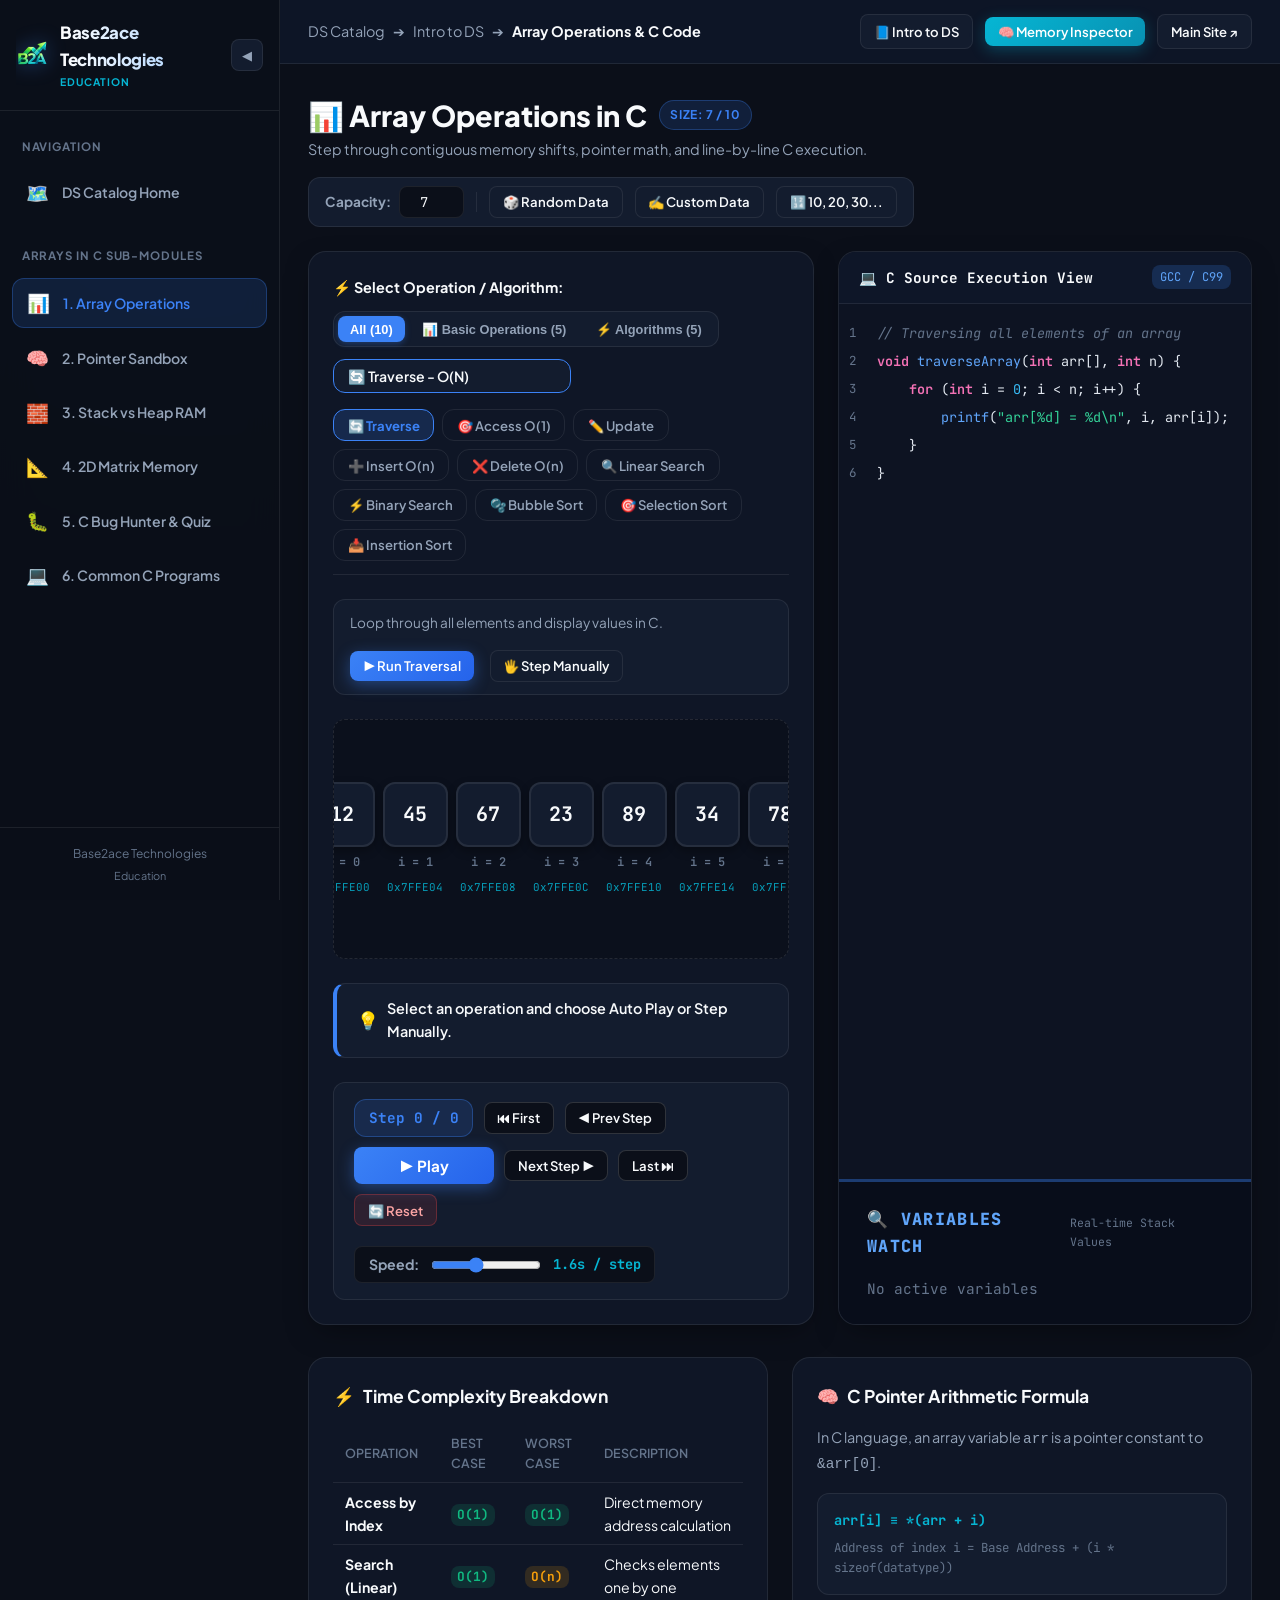
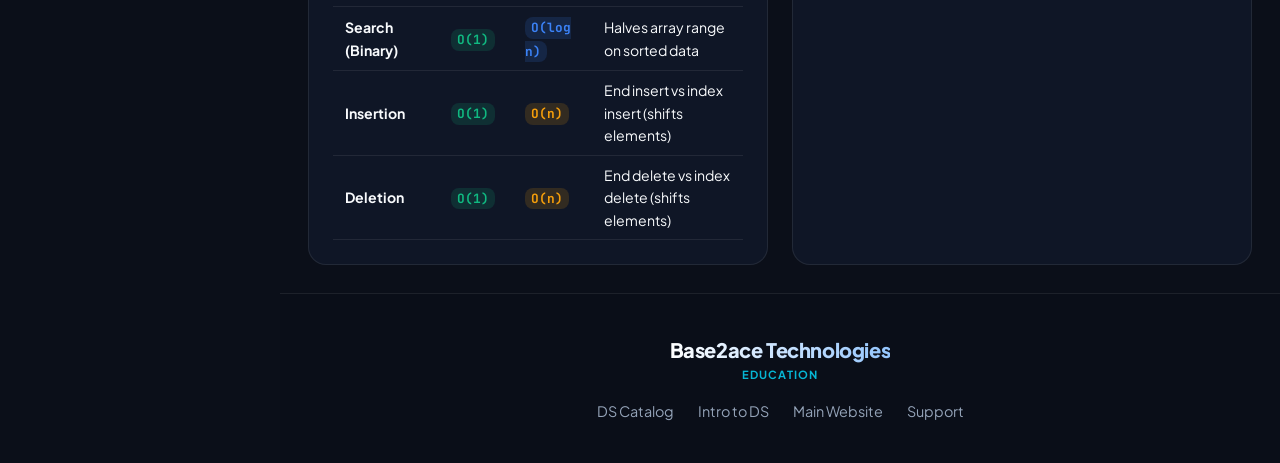
==== array.html @ 22177acc "Add interactive Data Structures visualizer and C tutorial app" ====
<!DOCTYPE html>
<html lang="en">

<head>
  <meta charset="UTF-8">
  <meta name="viewport" content="width=device-width, initial-scale=1.0">
  <title>Arrays in C Learning Hub | base2ace Academy</title>
  <meta name="description"
    content="Master Data Structures & Arrays in C with interactive visual animations, memory layouts, pointer arithmetic sandbox, 2D matrix row-major mapping, and common C programs. Created by base2ace Academy.">
  <link rel="stylesheet" href="css/main.css">
  <link rel="stylesheet" href="css/sidebar.css">
  <link rel="stylesheet" href="css/visualizer.css">
</head>

<body>

  <div class="app-layout">

    <!-- Collapsible Sidebar Panel -->
    <aside class="sidebar" id="sidebarNav">

      <!-- Sidebar Header & Toggle -->
      <div class="sidebar-header">
        <a href="index.html" class="sidebar-brand">
          <img src="B2A_3D_logo.png" alt="Base2ace Technologies Logo" class="brand-logo-img" style="height:32px;">
          <div class="brand-text sidebar-brand-text">
            <span class="brand-name" style="font-size:1.05rem;">Base2ace Technologies</span>
            <span class="brand-sub" style="font-size:0.65rem;">Education</span>
          </div>
        </a>

        <button class="toggle-sidebar-btn" id="toggleSidebarBtn"
          title="Toggle Sidebar Width (Collapse/Expand)">◀</button>
      </div>

      <!-- Scrollable Course Menu Body -->
      <nav class="sidebar-nav">

        <div class="sidebar-category">
          <div class="sidebar-cat-title">Navigation</div>
          <a href="index.html" class="sidebar-item">
            <span class="sidebar-item-icon">🗺️</span>
            <span class="sidebar-item-label">DS Catalog Home</span>
          </a>
        </div>

        <div class="sidebar-category">
          <div class="sidebar-cat-title">Arrays in C Sub-Modules</div>

          <!-- Module 1: Operations -->
          <a href="#operations" class="sidebar-item active" data-view="viewOperations"
            data-title="Array Operations & C Code">
            <span class="sidebar-item-icon">📊</span>
            <span class="sidebar-item-label">1. Array Operations</span>
          </a>

          <!-- Module 2: Pointer Sandbox -->
          <a href="#pointers" class="sidebar-item" data-view="viewPointerSandbox"
            data-title="Pointer Arithmetic Sandbox">
            <span class="sidebar-item-icon">🧠</span>
            <span class="sidebar-item-label">2. Pointer Sandbox</span>
          </a>

          <!-- Module 3: Stack vs Heap -->
          <a href="#stackheap" class="sidebar-item" data-view="viewStackHeap" data-title="Stack vs Heap Allocation">
            <span class="sidebar-item-icon">🧱</span>
            <span class="sidebar-item-label">3. Stack vs Heap RAM</span>
          </a>

          <!-- Module 4: 2D Matrix -->
          <a href="#matrix" class="sidebar-item" data-view="viewMatrix2D" data-title="Interactive 2D Matrix Memory">
            <span class="sidebar-item-icon">📐</span>
            <span class="sidebar-item-label">4. 2D Matrix Memory</span>
          </a>

          <!-- Module 5: Bug Hunter & Quiz -->
          <a href="#bughunter" class="sidebar-item" data-view="viewBugHunter" data-title="C Bug Hunter & Quiz">
            <span class="sidebar-item-icon">🐛</span>
            <span class="sidebar-item-label">5. C Bug Hunter & Quiz</span>
          </a>

          <!-- Module 6: Common C Programs -->
          <a href="#programs" class="sidebar-item" data-view="viewCommonPrograms" data-title="Common C Array Programs">
            <span class="sidebar-item-icon">💻</span>
            <span class="sidebar-item-label">6. Common C Programs</span>
          </a>
        </div>

      </nav>

      <!-- Sidebar Footer -->
      <div class="sidebar-footer">
        <div>Base2ace Technologies</div>
        <div style="font-size:0.68rem; color:var(--text-dim); margin-top:0.2rem;">Education</div>
      </div>
    </aside>

    <!-- Main Content Workspace -->
    <main class="main-workspace">

      <!-- Workspace Top Sticky Header -->
      <header class="workspace-header">
        <div class="breadcrumb-nav">
          <a href="index.html" style="color:var(--text-muted); text-decoration:none;">DS Catalog</a>
          <span>➔</span>
          <a href="intro-ds.html" style="color:var(--text-muted); text-decoration:none;">Intro to DS</a>
          <span>➔</span>
          <span class="breadcrumb-active" id="breadcrumbActiveTitle">Array Operations & C Code</span>
        </div>

        <div style="display:flex; align-items:center; gap:0.75rem;">
          <a href="intro-ds.html" class="btn btn-secondary btn-sm">📘 Intro to DS</a>
          <button class="btn btn-accent btn-sm" onclick="openMemoryModal()" id="btnOpenMemoryModalNav">🧠 Memory
            Inspector</button>
          <a href="https://base2ace.com" target="_blank" class="btn btn-secondary btn-sm">Main Site ↗</a>
        </div>
      </header>

      <!-- ===================================================================
           VIEW 1: ARRAY OPERATIONS & C CODE
           =================================================================== -->
      <div class="view-panel active-view" id="viewOperations">

        <div class="viz-header">
          <div class="viz-title-group">
            <h1>
              <span>📊 Array Operations in C</span>
              <span class="badge badge-primary" id="arraySizeBadge">Size: 7 / 10</span>
            </h1>
            <p>Step through contiguous memory shifts, pointer math, and line-by-line C execution.</p>
          </div>

          <div class="viz-config-bar">
            <div class="config-item">
              <label for="arraySizeInput"><strong>Capacity:</strong></label>
              <input type="number" id="arraySizeInput" class="config-input" value="7" min="3" max="12"
                aria-label="Array Size Input">
            </div>
            <div style="height: 20px; width: 1px; background: var(--bg-surface-border);"></div>
            <button class="btn btn-secondary btn-sm" onclick="generateRandomArray()" id="btnRandomData">🎲 Random
              Data</button>
            <button class="btn btn-secondary btn-sm" onclick="promptCustomArray()" id="btnCustomData">✍️ Custom
              Data</button>
            <button class="btn btn-secondary btn-sm" onclick="fillSequentialArray()" id="btnSeqData">🔢 10, 20,
              30...</button>
          </div>
        </div>

        <!-- Dual Column Workspace -->
        <div class="viz-layout">

          <!-- LEFT COLUMN: Operations, Visualizer Stage, Playback -->
          <div class="viz-canvas-card">

            <!-- Categorized Operation Navigation Header Bar -->
            <div class="op-nav-bar">
              <div class="op-nav-header">
                <div class="op-nav-title">
                  <span
                    style="font-size:0.9rem; font-weight:700; color:var(--text-main); display:flex; align-items:center; gap:0.4rem;">
                    ⚡ Select Operation / Algorithm:
                  </span>
                </div>

                <div class="op-controls-row">
                  <!-- Category Filter Pills -->
                  <div class="op-category-pills">
                    <button class="op-cat-pill active" onclick="filterOpCategory('all')" id="catPillAll">All
                      (10)</button>
                    <button class="op-cat-pill" onclick="filterOpCategory('basic')" id="catPillBasic">📊 Basic
                      Operations (5)</button>
                    <button class="op-cat-pill" onclick="filterOpCategory('algorithms')" id="catPillAlgorithms">⚡
                      Algorithms (5)</button>
                  </div>

                  <!-- Categorized Dropdown Select Menu -->
                  <div class="op-dropdown-wrapper">
                    <select id="opDropdownSelect" class="op-dropdown-select" onchange="selectOperation(this.value)"
                      aria-label="Select Array Operation or Algorithm">
                      <optgroup label="📊 Basic Array Operations">
                        <option value="traverse">🔄 Traverse - O(N)</option>
                        <option value="access">🎯 Access - O(1)</option>
                        <option value="update">✏️ Update - O(1)</option>
                        <option value="insert">➕ Insert - O(N)</option>
                        <option value="delete">❌ Delete - O(N)</option>
                      </optgroup>
                      <optgroup label="⚡ Searching & Sorting Algorithms">
                        <option value="linearSearch">🔍 Linear Search - O(N)</option>
                        <option value="binarySearch">⚡ Binary Search - O(log N)</option>
                        <option value="bubbleSort">🫧 Bubble Sort - O(N²)</option>
                        <option value="selectionSort">🎯 Selection Sort - O(N²)</option>
                        <option value="insertionSort">📥 Insertion Sort - O(N²)</option>
                      </optgroup>
                    </select>
                  </div>
                </div>
              </div>

              <!-- Operation Tab Buttons (Filterable) -->
              <div class="operation-tabs" id="operationTabsContainer" role="tablist">
                <button class="op-tab active" data-op="traverse" data-category="basic"
                  onclick="selectOperation('traverse')">🔄 Traverse</button>
                <button class="op-tab" data-op="access" data-category="basic" onclick="selectOperation('access')">🎯
                  Access O(1)</button>
                <button class="op-tab" data-op="update" data-category="basic" onclick="selectOperation('update')">✏️
                  Update</button>
                <button class="op-tab" data-op="insert" data-category="basic" onclick="selectOperation('insert')">➕
                  Insert O(n)</button>
                <button class="op-tab" data-op="delete" data-category="basic" onclick="selectOperation('delete')">❌
                  Delete O(n)</button>
                <button class="op-tab" data-op="linearSearch" data-category="algorithms"
                  onclick="selectOperation('linearSearch')">🔍 Linear Search</button>
                <button class="op-tab" data-op="binarySearch" data-category="algorithms"
                  onclick="selectOperation('binarySearch')">⚡ Binary Search</button>
                <button class="op-tab" data-op="bubbleSort" data-category="algorithms"
                  onclick="selectOperation('bubbleSort')">🫧 Bubble Sort</button>
                <button class="op-tab" data-op="selectionSort" data-category="algorithms"
                  onclick="selectOperation('selectionSort')">🎯 Selection Sort</button>
                <button class="op-tab" data-op="insertionSort" data-category="algorithms"
                  onclick="selectOperation('insertionSort')">📥 Insertion Sort</button>
              </div>
            </div>

            <!-- Selected Operation Specific Input Bar -->
            <div class="op-controls" id="opControlsContainer">
              <!-- Dynamic control buttons rendered by array-visualizer.js -->
            </div>

            <!-- Array Memory Visualization Stage -->
            <div class="array-stage">
              <div class="array-nodes-container" id="arrayNodesContainer">
                <!-- Array nodes populated by array-visualizer.js -->
              </div>
            </div>

            <!-- Step Execution Message Banner -->
            <div class="step-banner" id="stepBanner">
              <div style="display:flex; align-items:center; gap:0.5rem;">
                <span style="font-size:1.1rem;">💡</span>
                <span id="stepBannerText" style="font-weight:600;">Select an operation and choose Auto Play or Step
                  Manually.</span>
              </div>
            </div>

            <!-- Playback Control Bar -->
            <div class="playback-bar">
              <div class="playback-buttons">
                <span class="step-counter-badge" id="stepCounterBadge">Step 0 / 0</span>
                <button class="btn btn-step btn-sm" onclick="jumpToStart()" id="btnJumpStart"
                  title="Jump to first step">⏮ First</button>
                <button class="btn btn-step btn-sm" onclick="stepBackward()" id="btnStepPrev" title="Go back one step">◀
                  Prev Step</button>
                <button class="btn btn-play-pause btn-sm" onclick="togglePlayPause()" id="playPauseBtn"
                  title="Play or pause step-by-step animation">▶ Play</button>
                <button class="btn btn-step btn-sm" onclick="stepForward()" id="btnStepNext"
                  title="Advance to next step">Next Step ▶</button>
                <button class="btn btn-step btn-sm" onclick="jumpToEnd()" id="btnJumpEnd" title="Jump to last step">Last
                  ⏭</button>
                <button class="btn btn-reset btn-sm" onclick="resetSteps()" id="btnReset"
                  title="Reset array and animation">🔄 Reset</button>
              </div>

              <div class="speed-control">
                <label for="speedSlider"><strong>Speed:</strong></label>
                <input type="range" id="speedSlider" class="speed-slider" min="800" max="2800" value="1600" step="100"
                  aria-label="Playback Speed Slider">
                <span class="speed-label-badge" id="speedLabelBadge">1.6s / step</span>
              </div>
            </div>

          </div>

          <!-- RIGHT COLUMN: Synchronized C Code & Variables Watch -->
          <div class="code-panel">
            <div class="code-panel-header">
              <div class="code-panel-title">
                <span>💻 C Source Execution View</span>
              </div>
              <span class="c-badge">GCC / C99</span>
            </div>

            <div class="code-view" id="cCodeView">
              <!-- Code lines populated by c-snippets.js & array-visualizer.js -->
            </div>

            <div class="variable-tracker">
              <div class="var-tracker-header">
                <div class="var-tracker-title">
                  <span>🔍 Variables Watch</span>
                </div>
                <span style="font-size:0.72rem; color:var(--text-dim); font-family:var(--font-code);">Real-time Stack
                  Values</span>
              </div>
              <div class="var-list" id="varTrackerList">
                <span style="color:var(--text-dim); font-size:0.9rem;">No active variables</span>
              </div>
            </div>
          </div>

        </div>

        <!-- Complexity Table -->
        <section class="theory-grid">
          <div class="theory-card">
            <h3><span>⚡</span> Time Complexity Breakdown</h3>
            <table class="complexity-table">
              <thead>
                <tr>
                  <th>Operation</th>
                  <th>Best Case</th>
                  <th>Worst Case</th>
                  <th>Description</th>
                </tr>
              </thead>
              <tbody>
                <tr>
                  <td><strong>Access by Index</strong></td>
                  <td><span class="comp-badge comp-o1">O(1)</span></td>
                  <td><span class="comp-badge comp-o1">O(1)</span></td>
                  <td>Direct memory address calculation</td>
                </tr>
                <tr>
                  <td><strong>Search (Linear)</strong></td>
                  <td><span class="comp-badge comp-o1">O(1)</span></td>
                  <td><span class="comp-badge comp-on">O(n)</span></td>
                  <td>Checks elements one by one</td>
                </tr>
                <tr>
                  <td><strong>Search (Binary)</strong></td>
                  <td><span class="comp-badge comp-o1">O(1)</span></td>
                  <td><span class="comp-badge comp-ologn">O(log n)</span></td>
                  <td>Halves array range on sorted data</td>
                </tr>
                <tr>
                  <td><strong>Insertion</strong></td>
                  <td><span class="comp-badge comp-o1">O(1)</span></td>
                  <td><span class="comp-badge comp-on">O(n)</span></td>
                  <td>End insert vs index insert (shifts elements)</td>
                </tr>
                <tr>
                  <td><strong>Deletion</strong></td>
                  <td><span class="comp-badge comp-o1">O(1)</span></td>
                  <td><span class="comp-badge comp-on">O(n)</span></td>
                  <td>End delete vs index delete (shifts elements)</td>
                </tr>
              </tbody>
            </table>
          </div>

          <div class="theory-card">
            <h3><span>🧠</span> C Pointer Arithmetic Formula</h3>
            <p style="font-size:0.9rem; color:var(--text-muted); margin-bottom:1rem;">
              In C language, an array variable <code>arr</code> is a pointer constant to <code>&arr[0]</code>.
            </p>
            <div
              style="background:var(--bg-surface); padding:1rem; border-radius:var(--radius-md); border:1px solid var(--bg-surface-border); font-family:var(--font-code); font-size:0.85rem;">
              <div style="color:var(--secondary); font-weight:700;">arr[i] ≡ *(arr + i)</div>
              <div style="color:var(--text-dim); margin-top:0.4rem; font-size:0.78rem;">
                Address of index i = Base Address + (i * sizeof(datatype))
              </div>
            </div>
          </div>
        </section>

      </div>

      <!-- ===================================================================
           VIEW 2: POINTER ARITHMETIC SANDBOX
           =================================================================== -->
      <div class="view-panel" id="viewPointerSandbox">
        <div id="pointerSandboxContainer">
          <!-- Rendered by pointer-sandbox.js -->
        </div>
      </div>

      <!-- ===================================================================
           VIEW 3: STACK VS HEAP RAM ALLOCATION
           =================================================================== -->
      <div class="view-panel" id="viewStackHeap">
        <!-- Rendered dynamically by stack-heap-interactive.js -->
      </div>

      <!-- ===================================================================
           VIEW 4: INTERACTIVE 2D MATRIX ROW-MAJOR MEMORY
           =================================================================== -->
      <div class="view-panel" id="viewMatrix2D">
        <div id="matrixInteractiveContainer">
          <!-- Rendered dynamically by matrix-interactive.js -->
        </div>
      </div>

      <!-- ===================================================================
           VIEW 5: C BUG HUNTER & QUIZ
           =================================================================== -->
      <div class="view-panel" id="viewBugHunter">
        <div id="bugHunterContainer">
          <!-- Rendered by bug-hunter.js -->
        </div>

        <section style="margin-top:2.5rem;">
          <h2
            style="font-size:1.5rem; font-weight:800; margin-bottom:1.5rem; display:flex; align-items:center; gap:0.5rem;">
            <span>📝</span> Self-Assessment Knowledge Check
          </h2>
          <div id="quizContainer">
            <!-- Rendered by quiz.js -->
          </div>
        </section>
      </div>

      <!-- ===================================================================
           VIEW 6: COMMON C ARRAY PROGRAMS
           =================================================================== -->
      <div class="view-panel" id="viewCommonPrograms">
        <div id="cProgramsContainer">
          <!-- Rendered dynamically by c-programs.js -->
        </div>
      </div>

      <!-- Footer -->
      <footer class="footer" style="margin-top:auto;">
        <div class="footer-content">
          <div class="brand-text">
            <span class="brand-name">Base2ace Technologies</span>
            <span class="brand-sub">Education</span>
          </div>
          <div class="footer-links">
            <a href="index.html">DS Catalog</a>
            <a href="intro-ds.html">Intro to DS</a>
            <a href="https://base2ace.com" target="_blank">Main Website</a>
            <a href="mailto:enquiry@base2ace.com">Support</a>
          </div>
        </div>
      </footer>

    </main>

  </div>

  <!-- Memory Layout Inspector Modal Overlay -->
  <div class="modal-overlay" id="memoryModalOverlay">
    <div class="modal-card">
      <div class="modal-header">
        <h3 class="modal-title">
          <span>🧠</span> Detailed C Memory Layout Inspector
        </h3>
        <button class="modal-close" aria-label="Close Modal">&times;</button>
      </div>

      <div id="memoryInspectorContent">
        <!-- Rendered dynamically by MemoryInspector object -->
      </div>

      <div style="margin-top:1.5rem; text-align:right;">
        <button class="btn btn-secondary btn-sm" onclick="closeModal('memoryModalOverlay')">Close Inspector</button>
      </div>
    </div>
  </div>

  <!-- Scripts -->
  <script src="js/app.js"></script>
  <script src="js/sidebar.js"></script>
  <script src="js/intro-ds.js"></script>
  <script src="js/c-snippets.js"></script>
  <script src="js/memory-inspector.js"></script>
  <script src="js/pointer-sandbox.js"></script>
  <script src="js/stack-heap-interactive.js"></script>
  <script src="js/matrix-interactive.js"></script>
  <script src="js/bug-hunter.js"></script>
  <script src="js/c-programs.js"></script>
  <script src="js/array-visualizer.js"></script>
  <script src="js/quiz.js"></script>
</body>

</html>
---- css/main.css ----
/* ==========================================================================
   base2ace Academy - Interactive Data Structures
   Main Stylesheet & Design System
   ========================================================================== */

@import url('https://fonts.googleapis.com/css2?family=JetBrains+Mono:wght@400;500;600;700&family=Plus+Jakarta+Sans:wght@400;500;600;700;800&display=swap');

:root {
  /* Color Palette - Premium Dark Theme */
  --bg-main: #0b0f19;
  --bg-card: rgba(18, 26, 43, 0.75);
  --bg-card-hover: rgba(26, 37, 61, 0.85);
  --bg-surface: #131c2e;
  --bg-surface-border: rgba(255, 255, 255, 0.08);
  --bg-glass: rgba(15, 23, 42, 0.85);
  
  /* Brand Accent Colors */
  --primary: #3b82f6;        /* Electric Blue */
  --primary-glow: rgba(59, 130, 246, 0.4);
  --secondary: #06b6d4;      /* Cyan */
  --secondary-glow: rgba(6, 182, 212, 0.3);
  --accent-purple: #8b5cf6;  /* Purple Accent */
  
  /* Status & Visualizer State Colors */
  --accent-amber: #f59e0b;   /* Highlight / Current step pointer */
  --accent-green: #10b981;   /* Success / Found / Shift target */
  --accent-red: #ef4444;     /* Delete / Target to remove */
  --accent-sky: #38bdf8;     /* Access / Active calculation */
  
  /* Text Colors */
  --text-main: #f8fafc;
  --text-muted: #94a3b8;
  --text-dim: #64748b;
  
  /* Fonts */
  --font-sans: 'Plus Jakarta Sans', -apple-system, BlinkMacSystemFont, sans-serif;
  --font-code: 'JetBrains Mono', monospace;
  
  /* Radii & Shadows */
  --radius-sm: 8px;
  --radius-md: 12px;
  --radius-lg: 18px;
  --radius-full: 9999px;
  
  --shadow-glow: 0 0 25px var(--primary-glow);
  --shadow-card: 0 10px 30px -10px rgba(0, 0, 0, 0.5);
  
  --transition: all 0.3s cubic-bezier(0.4, 0, 0.2, 1);
}

/* Base Resets */
*, *::before, *::after {
  box-sizing: border-box;
  margin: 0;
  padding: 0;
}

body {
  font-family: var(--font-sans);
  background-color: var(--bg-main);
  color: var(--text-main);
  min-height: 100vh;
  line-height: 1.6;
  overflow-x: hidden;
  background-image: 
    radial-gradient(circle at 15% 15%, rgba(59, 130, 246, 0.12) 0%, transparent 40%),
    radial-gradient(circle at 85% 85%, rgba(6, 182, 212, 0.08) 0%, transparent 40%);
  background-attachment: fixed;
}

/* Custom Scrollbar */
::-webkit-scrollbar {
  width: 8px;
  height: 8px;
}
::-webkit-scrollbar-track {
  background: var(--bg-main);
}
::-webkit-scrollbar-thumb {
  background: #1e293b;
  border-radius: var(--radius-full);
}
::-webkit-scrollbar-thumb:hover {
  background: var(--primary);
}

/* Header & Navigation */
.navbar {
  position: sticky;
  top: 0;
  z-index: 100;
  background: var(--bg-glass);
  backdrop-filter: blur(16px);
  -webkit-backdrop-filter: blur(16px);
  border-bottom: 1px solid var(--bg-surface-border);
  padding: 0.85rem 2rem;
}

.nav-container {
  max-width: 1300px;
  margin: 0 auto;
  display: flex;
  align-items: center;
  justify-content: space-between;
}

.brand-logo {
  display: flex;
  align-items: center;
  gap: 0.75rem;
  text-decoration: none;
  color: var(--text-main);
}

.brand-logo-img {
  height: 38px;
  width: auto;
  object-fit: contain;
  filter: drop-shadow(0 0 10px rgba(59, 130, 246, 0.4));
  border-radius: var(--radius-sm);
}

.brand-icon {
  width: 38px;
  height: 38px;
  background: linear-gradient(135deg, var(--primary), var(--secondary));
  border-radius: var(--radius-md);
  display: flex;
  align-items: center;
  justify-content: center;
  font-weight: 800;
  font-size: 1.1rem;
  color: #fff;
  box-shadow: var(--shadow-glow);
}

.brand-text {
  display: flex;
  flex-direction: column;
}

.brand-name {
  font-size: 1.25rem;
  font-weight: 800;
  letter-spacing: -0.02em;
  background: linear-gradient(to right, #ffffff, #93c5fd);
  -webkit-background-clip: text;
  -webkit-text-fill-color: transparent;
}

.brand-sub {
  font-size: 0.7rem;
  text-transform: uppercase;
  letter-spacing: 0.1em;
  color: var(--secondary);
  font-weight: 700;
}

.nav-links {
  display: flex;
  align-items: center;
  gap: 1.5rem;
  list-style: none;
}

.nav-link {
  color: var(--text-muted);
  text-decoration: none;
  font-size: 0.95rem;
  font-weight: 500;
  transition: var(--transition);
  padding: 0.4rem 0.8rem;
  border-radius: var(--radius-sm);
}

.nav-link:hover, .nav-link.active {
  color: var(--text-main);
  background: rgba(255, 255, 255, 0.05);
}

.nav-link.active {
  color: var(--secondary);
  font-weight: 600;
}

.ds-dropdown-select {
  background: var(--bg-surface);
  color: var(--text-main);
  border: 1px solid var(--bg-surface-border);
  padding: 0.5rem 1rem;
  border-radius: var(--radius-md);
  font-family: var(--font-sans);
  font-weight: 600;
  font-size: 0.9rem;
  cursor: pointer;
  outline: none;
  transition: var(--transition);
}

.ds-dropdown-select:hover, .ds-dropdown-select:focus {
  border-color: var(--primary);
  box-shadow: 0 0 10px var(--primary-glow);
}

/* Badge Component */
.badge {
  display: inline-flex;
  align-items: center;
  gap: 0.35rem;
  padding: 0.25rem 0.65rem;
  border-radius: var(--radius-full);
  font-size: 0.75rem;
  font-weight: 700;
  text-transform: uppercase;
  letter-spacing: 0.05em;
}

.badge-primary {
  background: rgba(59, 130, 246, 0.15);
  color: var(--primary);
  border: 1px solid rgba(59, 130, 246, 0.3);
}

.badge-success {
  background: rgba(16, 185, 129, 0.15);
  color: var(--accent-green);
  border: 1px solid rgba(16, 185, 129, 0.3);
}

.badge-warning {
  background: rgba(245, 158, 11, 0.15);
  color: var(--accent-amber);
  border: 1px solid rgba(245, 158, 11, 0.3);
}

/* Main Container Layout */
.container {
  max-width: 1300px;
  margin: 0 auto;
  padding: 2rem 1.5rem;
}

/* Footer */
.footer {
  border-top: 1px solid var(--bg-surface-border);
  padding: 2.5rem 2rem;
  margin-top: 4rem;
  background: rgba(11, 15, 25, 0.9);
  text-align: center;
  color: var(--text-dim);
  font-size: 0.9rem;
}

.footer-content {
  max-width: 1300px;
  margin: 0 auto;
  display: flex;
  flex-direction: column;
  align-items: center;
  gap: 1rem;
}

.footer-links {
  display: flex;
  gap: 1.5rem;
}

.footer-links a {
  color: var(--text-muted);
  text-decoration: none;
  transition: var(--transition);
}

.footer-links a:hover {
  color: var(--primary);
}

/* Common Buttons */
.btn {
  display: inline-flex;
  align-items: center;
  justify-content: center;
  gap: 0.5rem;
  padding: 0.65rem 1.25rem;
  border-radius: var(--radius-md);
  font-family: var(--font-sans);
  font-weight: 600;
  font-size: 0.92rem;
  cursor: pointer;
  transition: var(--transition);
  border: none;
  outline: none;
  text-decoration: none;
}

.btn-primary {
  background: linear-gradient(135deg, var(--primary), #2563eb);
  color: #fff;
  box-shadow: 0 4px 15px var(--primary-glow);
}

.btn-primary:hover {
  transform: translateY(-2px);
  box-shadow: 0 6px 20px var(--primary-glow);
}

.btn-secondary {
  background: var(--bg-surface);
  color: var(--text-main);
  border: 1px solid var(--bg-surface-border);
}

.btn-secondary:hover {
  background: rgba(255, 255, 255, 0.08);
  border-color: rgba(255, 255, 255, 0.2);
}

.btn-accent {
  background: linear-gradient(135deg, var(--secondary), #0891b2);
  color: #fff;
  box-shadow: 0 4px 15px var(--secondary-glow);
}

.btn-accent:hover {
  transform: translateY(-2px);
  box-shadow: 0 6px 20px var(--secondary-glow);
}

.btn-sm {
  padding: 0.4rem 0.8rem;
  font-size: 0.82rem;
  border-radius: var(--radius-sm);
}

/* Modal Utility */
.modal-overlay {
  position: fixed;
  top: 0;
  left: 0;
  width: 100vw;
  height: 100vh;
  background: rgba(5, 8, 15, 0.85);
  backdrop-filter: blur(10px);
  z-index: 1000;
  display: flex;
  align-items: center;
  justify-content: center;
  padding: 1.5rem;
  opacity: 0;
  pointer-events: none;
  transition: var(--transition);
}

.modal-overlay.open {
  opacity: 1;
  pointer-events: all;
}

.modal-card {
  background: #111827;
  border: 1px solid var(--bg-surface-border);
  border-radius: var(--radius-lg);
  max-width: 750px;
  width: 100%;
  max-height: 90vh;
  overflow-y: auto;
  box-shadow: 0 25px 50px -12px rgba(0, 0, 0, 0.7);
  padding: 2rem;
  transform: scale(0.95);
  transition: var(--transition);
}

.modal-overlay.open .modal-card {
  transform: scale(1);
}

.modal-header {
  display: flex;
  align-items: center;
  justify-content: space-between;
  margin-bottom: 1.5rem;
  padding-bottom: 1rem;
  border-bottom: 1px solid var(--bg-surface-border);
}

.modal-title {
  font-size: 1.35rem;
  font-weight: 700;
  display: flex;
  align-items: center;
  gap: 0.5rem;
  color: var(--text-main);
}

.modal-close {
  background: transparent;
  border: none;
  color: var(--text-muted);
  font-size: 1.5rem;
  cursor: pointer;
  transition: var(--transition);
}

.modal-close:hover {
  color: var(--accent-red);
}
---- css/sidebar.css ----
/* ==========================================================================
   base2ace Academy - Collapsible Sidebar Layout Styles
   ========================================================================== */

/* Main Layout Grid with Sidebar */
.app-layout {
  display: flex;
  min-height: 100vh;
  position: relative;
}

/* Collapsible Left Sidebar */
.sidebar {
  width: 280px;
  background: rgba(11, 15, 25, 0.95);
  border-right: 1px solid var(--bg-surface-border);
  backdrop-filter: blur(16px);
  display: flex;
  flex-direction: column;
  transition: width 0.3s cubic-bezier(0.4, 0, 0.2, 1);
  position: sticky;
  top: 0;
  height: 100vh;
  z-index: 90;
  flex-shrink: 0;
}

.sidebar.collapsed {
  width: 68px;
}

/* Sidebar Brand Header */
.sidebar-header {
  padding: 1.25rem 1rem;
  border-bottom: 1px solid var(--bg-surface-border);
  display: flex;
  align-items: center;
  justify-content: space-between;
}

.sidebar-brand {
  display: flex;
  align-items: center;
  gap: 0.75rem;
  text-decoration: none;
  color: var(--text-main);
  overflow: hidden;
}

.sidebar.collapsed .sidebar-brand-text {
  display: none;
}

.toggle-sidebar-btn {
  background: var(--bg-surface);
  border: 1px solid var(--bg-surface-border);
  color: var(--text-muted);
  width: 32px;
  height: 32px;
  border-radius: var(--radius-sm);
  display: flex;
  align-items: center;
  justify-content: center;
  cursor: pointer;
  transition: var(--transition);
  flex-shrink: 0;
}

.toggle-sidebar-btn:hover {
  color: var(--primary);
  border-color: var(--primary);
  background: rgba(59, 130, 246, 0.1);
}

/* Sidebar Scrollable Menu Body */
.sidebar-nav {
  padding: 1.25rem 0.75rem;
  overflow-y: auto;
  flex-grow: 1;
  display: flex;
  flex-direction: column;
  gap: 1.5rem;
}

.sidebar-category {
  display: flex;
  flex-direction: column;
  gap: 0.35rem;
}

.sidebar-cat-title {
  font-size: 0.72rem;
  font-weight: 700;
  color: var(--text-dim);
  text-transform: uppercase;
  letter-spacing: 0.08em;
  padding: 0.4rem 0.6rem;
  white-space: nowrap;
}

.sidebar.collapsed .sidebar-cat-title {
  display: none;
}

.sidebar-item {
  display: flex;
  align-items: center;
  gap: 0.75rem;
  padding: 0.6rem 0.85rem;
  border-radius: var(--radius-md);
  color: var(--text-muted);
  text-decoration: none;
  font-size: 0.88rem;
  font-weight: 600;
  transition: var(--transition);
  cursor: pointer;
  white-space: nowrap;
  position: relative;
}

.sidebar-item:hover {
  color: var(--text-main);
  background: rgba(255, 255, 255, 0.05);
}

.sidebar-item.active {
  color: var(--primary);
  background: rgba(59, 130, 246, 0.15);
  border: 1px solid rgba(59, 130, 246, 0.3);
}

.sidebar-item-icon {
  font-size: 1.15rem;
  width: 24px;
  display: flex;
  align-items: center;
  justify-content: center;
  flex-shrink: 0;
}

.sidebar-item-label {
  overflow: hidden;
  text-overflow: ellipsis;
}

.sidebar.collapsed .sidebar-item-label {
  display: none;
}

/* Sidebar Footer / Academy Seal */
.sidebar-footer {
  padding: 1rem;
  border-top: 1px solid var(--bg-surface-border);
  font-size: 0.75rem;
  color: var(--text-dim);
  text-align: center;
}

.sidebar.collapsed .sidebar-footer {
  display: none;
}

/* Main Content Workspace */
.main-workspace {
  flex-grow: 1;
  display: flex;
  flex-direction: column;
  min-width: 0;
  background: var(--bg-main);
}

/* Workspace Header Bar */
.workspace-header {
  background: var(--bg-glass);
  backdrop-filter: blur(12px);
  border-bottom: 1px solid var(--bg-surface-border);
  padding: 0.85rem 1.75rem;
  display: flex;
  align-items: center;
  justify-content: space-between;
  position: sticky;
  top: 0;
  z-index: 80;
  flex-wrap: wrap;
  gap: 1rem;
}

.breadcrumb-nav {
  display: flex;
  align-items: center;
  gap: 0.5rem;
  font-size: 0.9rem;
  color: var(--text-muted);
}

.breadcrumb-active {
  color: var(--text-main);
  font-weight: 700;
}

/* Dynamic Content Views */
.view-panel {
  display: none;
  padding: 1.75rem;
  animation: fadeInView 0.3s ease;
}

.view-panel.active-view {
  display: block;
}

@keyframes fadeInView {
  from { opacity: 0; transform: translateY(6px); }
  to { opacity: 1; transform: translateY(0); }
}

/* Responsive adjustments for mobile drawer */
@media (max-width: 768px) {
  .app-layout {
    flex-direction: column;
  }
  .sidebar {
    width: 100% !important;
    height: auto;
    position: relative;
  }
  .sidebar.collapsed .sidebar-nav {
    display: none;
  }
}
---- css/visualizer.css ----
/* ==========================================================================
   base2ace Academy - Visualizer Page Styles (`array.html`)
   ========================================================================== */

/* Visualizer Top Bar & Control Layout */
.viz-header {
  display: flex;
  justify-content: space-between;
  align-items: center;
  margin-bottom: 1.5rem;
  flex-wrap: wrap;
  gap: 1rem;
}

.viz-title-group h1 {
  font-size: 1.8rem;
  font-weight: 800;
  display: flex;
  align-items: center;
  gap: 0.75rem;
}

.viz-title-group p {
  color: var(--text-muted);
  font-size: 0.9rem;
}

.viz-config-bar {
  display: flex;
  align-items: center;
  gap: 0.75rem;
  background: var(--bg-surface);
  border: 1px solid var(--bg-surface-border);
  padding: 0.5rem 1rem;
  border-radius: var(--radius-md);
  flex-wrap: wrap;
}

.config-item {
  display: flex;
  align-items: center;
  gap: 0.5rem;
  font-size: 0.85rem;
  color: var(--text-muted);
}

.config-input {
  background: var(--bg-main);
  border: 1px solid var(--bg-surface-border);
  color: var(--text-main);
  padding: 0.35rem 0.6rem;
  border-radius: var(--radius-sm);
  font-family: var(--font-code);
  font-size: 0.85rem;
  width: 65px;
  text-align: center;
}

.config-input:focus {
  outline: none;
  border-color: var(--primary);
}

/* Dual Column Visualizer Layout */
.viz-layout {
  display: grid;
  grid-template-columns: minmax(0, 1.1fr) minmax(0, 0.9fr);
  gap: 1.5rem;
}

@media (max-width: 1100px) {
  .viz-layout {
    grid-template-columns: 1fr;
  }
}

/* Visualizer Left Container */
.viz-canvas-card {
  background: var(--bg-card);
  border: 1px solid var(--bg-surface-border);
  border-radius: var(--radius-lg);
  padding: 1.5rem;
  display: flex;
  flex-direction: column;
  gap: 1.5rem;
  box-shadow: var(--shadow-card);
}

/* Categorized Operation Navigation Bar */
.op-nav-bar {
  display: flex;
  flex-direction: column;
  gap: 0.75rem;
  border-bottom: 1px solid var(--bg-surface-border);
  padding-bottom: 0.85rem;
}

.op-nav-header {
  display: flex;
  justify-content: space-between;
  align-items: center;
  flex-wrap: wrap;
  gap: 0.75rem;
}

.op-controls-row {
  display: flex;
  align-items: center;
  gap: 0.75rem;
  flex-wrap: wrap;
}

.op-category-pills {
  display: flex;
  gap: 0.35rem;
  background: var(--bg-surface);
  border: 1px solid var(--bg-surface-border);
  padding: 0.25rem;
  border-radius: var(--radius-md);
}

.op-cat-pill {
  background: transparent;
  border: none;
  color: var(--text-muted);
  font-size: 0.8rem;
  font-weight: 600;
  padding: 0.35rem 0.75rem;
  border-radius: var(--radius-sm);
  cursor: pointer;
  transition: var(--transition);
}

.op-cat-pill:hover {
  color: var(--text-main);
  background: rgba(255, 255, 255, 0.05);
}

.op-cat-pill.active {
  background: var(--primary);
  color: #ffffff;
  box-shadow: 0 2px 6px rgba(59, 130, 246, 0.3);
}

.op-dropdown-wrapper {
  position: relative;
}

.op-dropdown-select {
  background: var(--bg-surface);
  border: 1.5px solid var(--primary);
  color: var(--text-main);
  font-size: 0.88rem;
  font-weight: 600;
  font-family: var(--font-sans);
  padding: 0.45rem 2.2rem 0.45rem 0.85rem;
  border-radius: var(--radius-md);
  cursor: pointer;
  outline: none;
  transition: var(--transition);
  appearance: none;
  background-image: url("data:image/svg+xml,%3Csvg xmlns='http://www.w3.org/2000/svg' width='12' height='12' viewBox='0 0 24 24' fill='none' stroke='%3C3B82F6' stroke-width='2.5' stroke-linecap='round' stroke-linejoin='round'%3E%3Cpolyline points='6 9 12 15 18 9'%3E%3C/polyline%3E%3C/svg%3E");
  background-repeat: no-repeat;
  background-position: right 0.75rem center;
}

.op-dropdown-select:focus, .op-dropdown-select:hover {
  border-color: var(--accent-blue);
  box-shadow: 0 0 0 3px rgba(59, 130, 246, 0.2);
}

.op-dropdown-select optgroup {
  background: var(--bg-card);
  color: var(--text-muted);
  font-weight: 700;
  font-style: normal;
  padding: 0.4rem;
}

.op-dropdown-select option {
  background: var(--bg-main);
  color: var(--text-main);
  padding: 0.4rem;
  font-weight: 500;
}

/* Operation Tabs Bar */
.operation-tabs {
  display: flex;
  gap: 0.5rem;
  overflow-x: auto;
  padding-top: 0.25rem;
  flex-wrap: wrap;
}

.op-tab {
  background: transparent;
  border: 1px solid var(--bg-surface-border);
  color: var(--text-muted);
  padding: 0.4rem 0.85rem;
  border-radius: var(--radius-md);
  font-family: var(--font-sans);
  font-weight: 600;
  font-size: 0.82rem;
  cursor: pointer;
  white-space: nowrap;
  transition: var(--transition);
}

.op-tab:hover {
  color: var(--text-main);
  background: rgba(255, 255, 255, 0.05);
  border-color: var(--text-muted);
}

.op-tab.active {
  background: rgba(59, 130, 246, 0.18);
  color: var(--primary);
  border-color: var(--primary);
  font-weight: 700;
}


/* Interactive Input Bar for Selected Operation */
.op-controls {
  display: flex;
  align-items: center;
  gap: 1rem;
  background: var(--bg-surface);
  border: 1px solid var(--bg-surface-border);
  padding: 0.75rem 1rem;
  border-radius: var(--radius-md);
  flex-wrap: wrap;
}

.op-input-group {
  display: flex;
  align-items: center;
  gap: 0.4rem;
  font-size: 0.85rem;
}

.op-input-group label {
  color: var(--text-muted);
}

.op-input {
  background: var(--bg-main);
  border: 1px solid var(--bg-surface-border);
  color: var(--text-main);
  padding: 0.4rem 0.6rem;
  border-radius: var(--radius-sm);
  font-family: var(--font-code);
  font-size: 0.88rem;
  width: 80px;
}

/* Memory Array Interactive Stage */
.array-stage {
  min-height: 240px;
  background: rgba(11, 15, 25, 0.7);
  border: 1px dashed rgba(255, 255, 255, 0.1);
  border-radius: var(--radius-md);
  padding: 2rem 1.5rem;
  display: flex;
  flex-direction: column;
  align-items: center;
  justify-content: center;
  gap: 1.5rem;
  position: relative;
  overflow-x: auto;
}

.array-nodes-container {
  display: flex;
  align-items: center;
  gap: 0.5rem;
  padding: 1rem 0;
}

/* Individual Array Node */
.array-node {
  display: flex;
  flex-direction: column;
  align-items: center;
  gap: 0.4rem;
  transition: transform 0.4s cubic-bezier(0.34, 1.56, 0.64, 1);
  position: relative;
}

.node-box {
  width: 65px;
  height: 65px;
  background: var(--bg-surface);
  border: 2px solid var(--bg-surface-border);
  border-radius: var(--radius-md);
  display: flex;
  align-items: center;
  justify-content: center;
  font-family: var(--font-code);
  font-size: 1.25rem;
  font-weight: 700;
  color: var(--text-main);
  box-shadow: 0 4px 10px rgba(0, 0, 0, 0.3);
  transition: all 0.35s ease;
  position: relative;
}

.node-index {
  font-family: var(--font-code);
  font-size: 0.75rem;
  color: var(--text-dim);
  font-weight: 600;
}

.node-address {
  font-family: var(--font-code);
  font-size: 0.68rem;
  color: var(--secondary);
  opacity: 0.85;
}

/* Array Node Highlight States */
.array-node.highlight-current .node-box {
  border-color: var(--accent-amber);
  background: rgba(245, 158, 11, 0.2);
  box-shadow: 0 0 18px rgba(245, 158, 11, 0.4);
  transform: translateY(-8px) scale(1.05);
}

.array-node.highlight-success .node-box {
  border-color: var(--accent-green);
  background: rgba(16, 185, 129, 0.25);
  box-shadow: 0 0 20px rgba(16, 185, 129, 0.5);
  transform: translateY(-8px) scale(1.08);
}

.array-node.highlight-target .node-box {
  border-color: var(--accent-red);
  background: rgba(239, 68, 68, 0.2);
  box-shadow: 0 0 18px rgba(239, 68, 68, 0.4);
}

.array-node.highlight-pointer .node-box {
  border-color: var(--primary);
  background: rgba(59, 130, 246, 0.2);
  box-shadow: 0 0 18px var(--primary-glow);
}

.array-node.node-empty .node-box {
  border-style: dashed;
  color: var(--text-dim);
  background: transparent;
}

/* Pointer Arrow Indicator above Nodes */
.node-pointer {
  position: absolute;
  top: -28px;
  font-size: 0.75rem;
  font-family: var(--font-code);
  font-weight: 700;
  padding: 0.15rem 0.4rem;
  border-radius: var(--radius-sm);
  background: var(--accent-amber);
  color: #000;
  box-shadow: 0 2px 8px rgba(0,0,0,0.4);
}

.node-pointer::after {
  content: '';
  position: absolute;
  bottom: -4px;
  left: 50%;
  transform: translateX(-50%);
  border-width: 5px 5px 0;
  border-style: solid;
  border-color: var(--accent-amber) transparent;
}

/* Step Execution Message & Progress Bar */
.step-banner {
  background: var(--bg-surface);
  border: 1px solid var(--bg-surface-border);
  border-left: 4px solid var(--primary);
  padding: 0.85rem 1.25rem;
  border-radius: var(--radius-md);
  display: flex;
  align-items: center;
  justify-content: space-between;
  font-size: 0.9rem;
}

.step-banner.success {
  border-left-color: var(--accent-green);
  background: rgba(16, 185, 129, 0.08);
}

.step-banner.warning {
  border-left-color: var(--accent-amber);
  background: rgba(245, 158, 11, 0.08);
}

.step-banner.error {
  border-left-color: var(--accent-red);
  background: rgba(239, 68, 68, 0.08);
}

/* Playback Control Strip */
.playback-bar {
  display: flex;
  align-items: center;
  justify-content: space-between;
  background: var(--bg-surface);
  border: 1px solid var(--bg-surface-border);
  padding: 1rem 1.25rem;
  border-radius: var(--radius-md);
  flex-wrap: wrap;
  gap: 1.25rem;
}

.playback-buttons {
  display: flex;
  align-items: center;
  gap: 0.65rem;
  flex-wrap: wrap;
}

.btn-play-pause {
  background: linear-gradient(135deg, var(--primary), #2563eb) !important;
  color: #ffffff !important;
  font-weight: 700 !important;
  font-size: 0.95rem !important;
  padding: 0.55rem 1.35rem !important;
  box-shadow: 0 4px 15px var(--primary-glow) !important;
  min-width: 140px;
}

.btn-play-pause.playing {
  background: linear-gradient(135deg, #f59e0b, #d97706) !important;
  box-shadow: 0 4px 15px rgba(245, 158, 11, 0.4) !important;
}

.btn-step {
  background: var(--bg-main) !important;
  border: 1px solid rgba(255, 255, 255, 0.15) !important;
  color: var(--text-main) !important;
  font-weight: 600 !important;
}

.btn-step:hover {
  background: rgba(255, 255, 255, 0.1) !important;
  border-color: var(--primary) !important;
}

.btn-reset {
  background: rgba(239, 68, 68, 0.12) !important;
  border: 1px solid rgba(239, 68, 68, 0.3) !important;
  color: #fca5a5 !important;
}

.btn-reset:hover {
  background: rgba(239, 68, 68, 0.25) !important;
}

.speed-control {
  display: flex;
  align-items: center;
  gap: 0.75rem;
  font-size: 0.88rem;
  color: var(--text-muted);
  background: var(--bg-main);
  padding: 0.4rem 0.85rem;
  border-radius: var(--radius-sm);
  border: 1px solid var(--bg-surface-border);
}

.speed-label-badge {
  font-family: var(--font-code);
  font-weight: 700;
  color: var(--secondary);
  font-size: 0.85rem;
  min-width: 85px;
}

.speed-slider {
  accent-color: var(--primary);
  cursor: pointer;
  width: 110px;
}

/* Step Counter Badge for Manual & Auto Play */
.step-counter-badge {
  background: rgba(59, 130, 246, 0.15);
  color: var(--primary);
  border: 1px solid rgba(59, 130, 246, 0.35);
  font-family: var(--font-code);
  font-weight: 700;
  font-size: 0.9rem;
  padding: 0.4rem 0.85rem;
  border-radius: var(--radius-md);
  display: inline-flex;
  align-items: center;
  gap: 0.4rem;
}

.step-counter-badge.manual {
  background: rgba(245, 158, 11, 0.15);
  color: var(--accent-amber);
  border-color: rgba(245, 158, 11, 0.35);
}

/* Right Panel: C Code Editor Window */
.code-panel {
  background: #0d1322;
  border: 1px solid var(--bg-surface-border);
  border-radius: var(--radius-lg);
  display: flex;
  flex-direction: column;
  overflow: hidden;
  box-shadow: var(--shadow-card);
}

.code-panel-header {
  background: rgba(15, 23, 42, 0.9);
  padding: 0.85rem 1.25rem;
  border-bottom: 1px solid var(--bg-surface-border);
  display: flex;
  align-items: center;
  justify-content: space-between;
}

.code-panel-title {
  font-size: 0.9rem;
  font-weight: 700;
  font-family: var(--font-code);
  color: var(--text-main);
  display: flex;
  align-items: center;
  gap: 0.5rem;
}

.c-badge {
  background: rgba(59, 130, 246, 0.2);
  color: #60a5fa;
  padding: 0.15rem 0.5rem;
  border-radius: var(--radius-sm);
  font-size: 0.75rem;
  font-family: var(--font-code);
}

.code-view {
  font-family: var(--font-code);
  font-size: 0.84rem;
  line-height: 1.6;
  padding: 1rem 0;
  overflow-x: hidden;
  flex-grow: 1;
}

.code-line {
  display: flex;
  padding: 0.15rem 1rem;
  transition: background 0.2s ease;
  white-space: pre-wrap;
  word-break: break-word;
}

.code-line.active-line {
  background: rgba(245, 158, 11, 0.2);
  border-left: 3px solid var(--accent-amber);
}

.line-num {
  width: 28px;
  color: var(--text-dim);
  user-select: none;
  font-size: 0.78rem;
  flex-shrink: 0;
}

.line-text {
  color: #e2e8f0;
  white-space: pre-wrap;
  word-break: break-word;
  flex-grow: 1;
}

/* Syntax Highlighting Tokens */
.syn-kw { color: #f472b6; font-weight: 600; } /* int, for, if, return */
.syn-fn { color: #60a5fa; }                   /* printf, malloc */
.syn-num { color: #38bdf8; }                  /* 0, 1, 4 */
.syn-op { color: #f59e0b; }                   /* =, +, <, & */
.syn-str { color: #34d399; }                  /* "%d" */
.syn-cmt { color: #64748b; font-style: italic; } /* // comments */

/* Variables Tracker Box below Code */
.variable-tracker {
  background: #080d1a;
  border-top: 3px solid rgba(59, 130, 246, 0.4);
  padding: 1.5rem 1.75rem;
  font-family: var(--font-code);
}

.var-tracker-header {
  display: flex;
  align-items: center;
  justify-content: space-between;
  margin-bottom: 1.1rem;
}

.var-tracker-title {
  color: #60a5fa;
  font-size: 1.05rem;
  font-weight: 800;
  text-transform: uppercase;
  letter-spacing: 0.08em;
  display: flex;
  align-items: center;
  gap: 0.6rem;
}

.var-list {
  display: flex;
  gap: 1.1rem;
  flex-wrap: wrap;
}

.var-item {
  background: linear-gradient(135deg, rgba(20, 30, 50, 0.95), rgba(12, 18, 32, 0.95));
  border: 2px solid rgba(59, 130, 246, 0.45);
  padding: 0.75rem 1.25rem;
  border-radius: var(--radius-md);
  box-shadow: 0 6px 18px rgba(0, 0, 0, 0.5), inset 0 0 12px rgba(59, 130, 246, 0.1);
  font-size: 1.25rem;
  display: flex;
  align-items: center;
  gap: 0.5rem;
  transition: transform 0.2s ease, border-color 0.2s ease;
}

.var-item:hover {
  transform: translateY(-2px);
  border-color: var(--secondary);
}

.var-name {
  color: #38bdf8;
  font-weight: 800;
  font-size: 1.2rem;
}

.var-equals {
  color: var(--text-dim);
  font-weight: 600;
}

.var-val {
  color: #f59e0b;
  font-weight: 800;
  font-size: 1.45rem;
  background: rgba(245, 158, 11, 0.15);
  padding: 0.15rem 0.6rem;
  border-radius: var(--radius-sm);
  border: 1px solid rgba(245, 158, 11, 0.35);
}

/* Theory & Complexity Cards Below Stage */
.theory-grid {
  display: grid;
  grid-template-columns: repeat(auto-fit, minmax(280px, 1fr));
  gap: 1.5rem;
  margin-top: 2rem;
}

.theory-card {
  background: var(--bg-card);
  border: 1px solid var(--bg-surface-border);
  border-radius: var(--radius-lg);
  padding: 1.5rem;
}

.theory-card h3 {
  font-size: 1.1rem;
  font-weight: 700;
  margin-bottom: 1rem;
  display: flex;
  align-items: center;
  gap: 0.5rem;
}

.complexity-table {
  width: 100%;
  border-collapse: collapse;
  font-size: 0.88rem;
}

.complexity-table th, .complexity-table td {
  padding: 0.5rem 0.75rem;
  text-align: left;
  border-bottom: 1px solid var(--bg-surface-border);
}

.complexity-table th {
  color: var(--text-dim);
  font-weight: 600;
  font-size: 0.78rem;
  text-transform: uppercase;
}

.comp-badge {
  font-family: var(--font-code);
  font-weight: 700;
  padding: 0.15rem 0.4rem;
  border-radius: var(--radius-sm);
  font-size: 0.8rem;
}

.comp-o1 { background: rgba(16, 185, 129, 0.15); color: var(--accent-green); }
.comp-on { background: rgba(245, 158, 11, 0.15); color: var(--accent-amber); }
.comp-ologn { background: rgba(59, 130, 246, 0.15); color: var(--primary); }

/* Memory Inspector Modal Content */
.mem-formula-box {
  background: rgba(59, 130, 246, 0.1);
  border: 1px solid rgba(59, 130, 246, 0.3);
  padding: 1.25rem;
  border-radius: var(--radius-md);
  margin-bottom: 1.5rem;
  text-align: center;
}

.mem-formula {
  font-family: var(--font-code);
  font-size: 1.15rem;
  font-weight: 700;
  color: #93c5fd;
  margin-top: 0.3rem;
}

.mem-table-wrapper {
  max-height: 300px;
  overflow-y: auto;
  margin-top: 1rem;
}

.mem-table {
  width: 100%;
  border-collapse: collapse;
  font-family: var(--font-code);
  font-size: 0.85rem;
}

.mem-table th, .mem-table td {
  padding: 0.65rem 1rem;
  border: 1px solid var(--bg-surface-border);
  text-align: center;
}

.mem-table th {
  background: var(--bg-surface);
  color: var(--text-muted);
}

/* Code Line Highlighting for Playback Engine */
.code-line {
  padding: 0.2rem 0.6rem;
  border-radius: var(--radius-sm);
  transition: all 0.3s cubic-bezier(0.4, 0, 0.2, 1);
}

.code-line.active-code-line {
  background: rgba(6, 182, 212, 0.25) !important;
  border-left: 3.5px solid var(--secondary) !important;
  box-shadow: 0 0 12px rgba(6, 182, 212, 0.3);
}
.code-line.active-code-line span {
  color: var(--text-main) !important;
  font-weight: 700 !important;
}
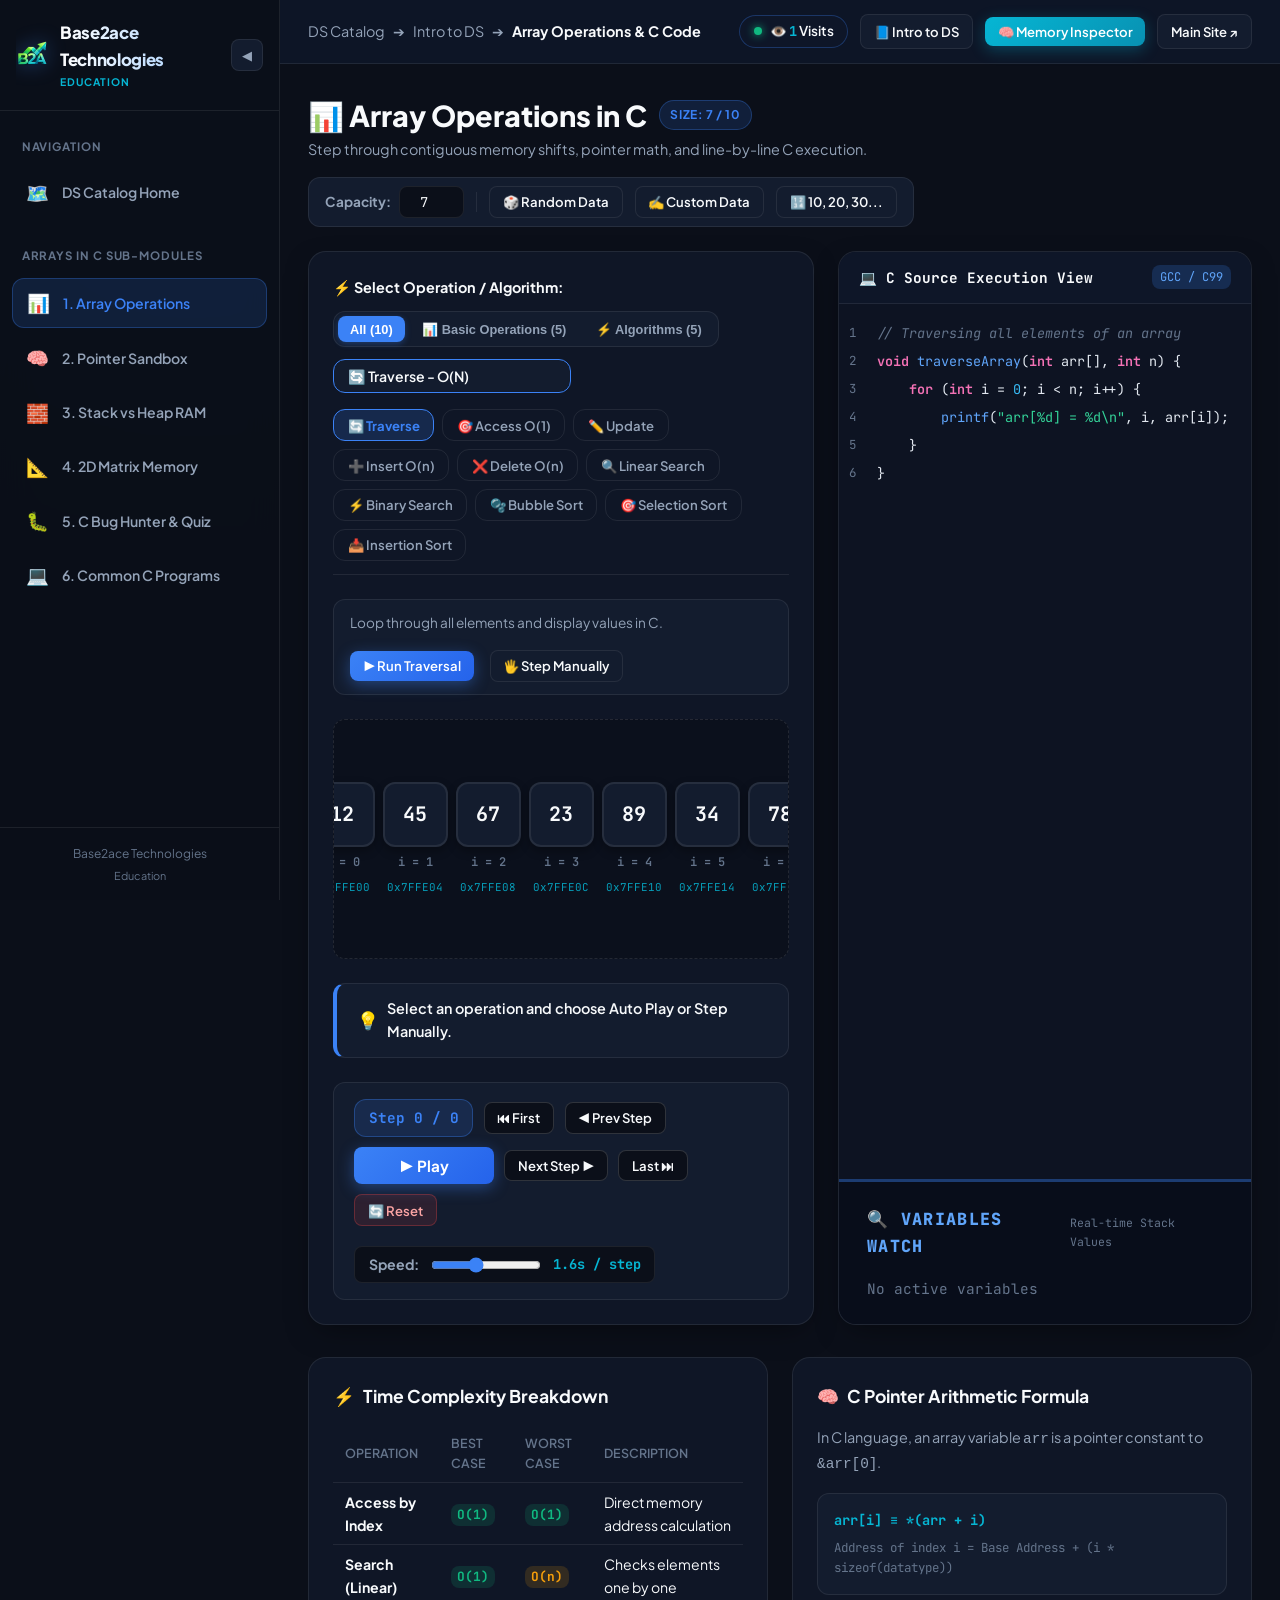
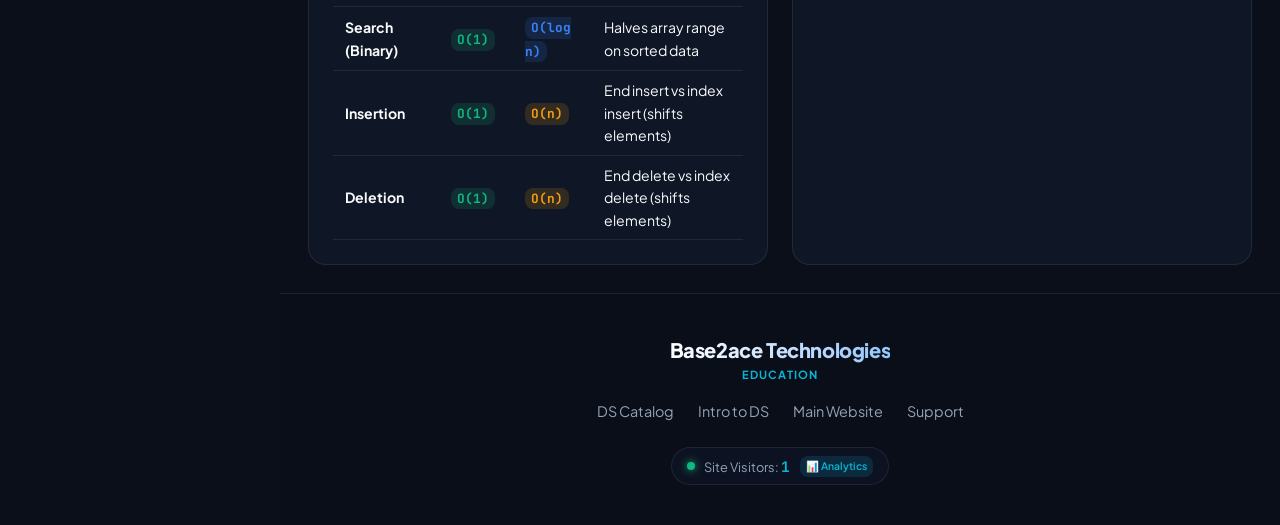
==== commit c90efcd3: "feat: add top navbar site visitor counter and analytics module" ====
--- a/array.html
+++ b/array.html
@@ -7,6 +7,8 @@
   <title>Arrays in C Learning Hub | base2ace Academy</title>
   <meta name="description"
     content="Master Data Structures & Arrays in C with interactive visual animations, memory layouts, pointer arithmetic sandbox, 2D matrix row-major mapping, and common C programs. Created by base2ace Academy.">
+  <link rel="icon" type="image/png" href="B2A_3D_logo.png">
+  <link rel="apple-touch-icon" href="B2A_3D_logo.png">
   <link rel="stylesheet" href="css/main.css">
   <link rel="stylesheet" href="css/sidebar.css">
   <link rel="stylesheet" href="css/visualizer.css">
@@ -458,6 +460,7 @@
   </div>
 
   <!-- Scripts -->
+  <script src="js/visitor-counter.js"></script>
   <script src="js/app.js"></script>
   <script src="js/sidebar.js"></script>
   <script src="js/intro-ds.js"></script>
--- a/css/main.css
+++ b/css/main.css
@@ -159,28 +159,35 @@
 .nav-links {
   display: flex;
   align-items: center;
-  gap: 1.5rem;
+  gap: 0.25rem;
   list-style: none;
+  flex-wrap: wrap;
+  justify-content: center;
 }
 
 .nav-link {
   color: var(--text-muted);
   text-decoration: none;
-  font-size: 0.95rem;
-  font-weight: 500;
-  transition: var(--transition);
-  padding: 0.4rem 0.8rem;
+  font-size: 0.83rem;
+  font-weight: 600;
+  white-space: nowrap;
+  transition: var(--transition);
+  padding: 0.35rem 0.55rem;
   border-radius: var(--radius-sm);
+  display: inline-flex;
+  align-items: center;
 }
 
 .nav-link:hover, .nav-link.active {
   color: var(--text-main);
-  background: rgba(255, 255, 255, 0.05);
+  background: rgba(255, 255, 255, 0.08);
 }
 
 .nav-link.active {
   color: var(--secondary);
-  font-weight: 600;
+  font-weight: 700;
+  background: rgba(6, 182, 212, 0.12);
+  border: 1px solid rgba(6, 182, 212, 0.25);
 }
 
 .ds-dropdown-select {
@@ -404,3 +411,346 @@
 .modal-close:hover {
   color: var(--accent-red);
 }
+
+/* Strict Mobile Viewport Overflow Protection */
+html, body {
+  max-width: 100vw;
+  overflow-x: hidden !important;
+}
+
+/* Mobile Responsiveness for Top Navbar */
+@media (max-width: 768px) {
+  .navbar {
+    padding: 0.65rem 0.85rem;
+  }
+
+  .nav-container {
+    flex-wrap: wrap;
+    gap: 0.6rem;
+  }
+
+  .brand-name {
+    font-size: 1.05rem;
+  }
+
+  .brand-sub {
+    font-size: 0.62rem;
+  }
+
+  .brand-logo-img {
+    height: 30px;
+  }
+
+  .nav-links {
+    width: 100%;
+    justify-content: flex-start;
+    gap: 0.4rem;
+    margin-top: 0.25rem;
+    overflow-x: auto;
+    white-space: nowrap;
+    -webkit-overflow-scrolling: touch;
+  }
+
+  .nav-link {
+    display: inline-flex;
+    font-size: 0.85rem;
+    padding: 0.35rem 0.6rem;
+  }
+
+  .ds-dropdown-select {
+    font-size: 0.8rem;
+    padding: 0.4rem 0.65rem;
+    max-width: 210px;
+  }
+
+  .modal-card {
+    padding: 1.25rem;
+    margin: 0 0.5rem;
+  }
+}
+
+/* ==========================================================================
+   Site Visitor Counter & Analytics Component Styles
+   ========================================================================== */
+
+/* Glowing Live Dot Animation */
+.visitor-live-dot {
+  width: 8px;
+  height: 8px;
+  background-color: var(--accent-green);
+  border-radius: 50%;
+  display: inline-block;
+  box-shadow: 0 0 8px var(--accent-green);
+  animation: pulseGreen 1.8s infinite cubic-bezier(0.4, 0, 0.6, 1);
+}
+
+@keyframes pulseGreen {
+  0%, 100% {
+    opacity: 1;
+    transform: scale(1);
+    box-shadow: 0 0 8px var(--accent-green);
+  }
+  50% {
+    opacity: 0.4;
+    transform: scale(0.85);
+    box-shadow: 0 0 2px var(--accent-green);
+  }
+}
+
+/* Nav & Workspace Header Visitor Button */
+.nav-visitor-btn {
+  display: inline-flex;
+  align-items: center;
+  gap: 0.5rem;
+  padding: 0.4rem 0.85rem;
+  background: rgba(15, 23, 42, 0.75);
+  border: 1px solid rgba(59, 130, 246, 0.3);
+  border-radius: var(--radius-full);
+  color: var(--text-main);
+  font-family: var(--font-sans);
+  font-size: 0.85rem;
+  font-weight: 600;
+  cursor: pointer;
+  transition: var(--transition);
+  backdrop-filter: blur(8px);
+}
+
+.nav-visitor-btn:hover {
+  background: rgba(30, 41, 59, 0.9);
+  border-color: var(--primary);
+  box-shadow: 0 0 15px rgba(59, 130, 246, 0.3);
+  transform: translateY(-1px);
+}
+
+.nav-visitor-btn strong {
+  font-family: var(--font-code);
+  color: var(--secondary);
+}
+
+/* Hero Section Visitor Stats (Landing Page) */
+.visitor-hero-stats {
+  display: grid;
+  grid-template-columns: repeat(auto-fit, minmax(220px, 1fr));
+  gap: 1.25rem;
+  margin-top: 2rem;
+  margin-bottom: 0.5rem;
+  width: 100%;
+}
+
+.visitor-stat-card {
+  display: flex;
+  align-items: center;
+  gap: 1rem;
+  padding: 1rem 1.25rem;
+  background: rgba(19, 28, 46, 0.65);
+  border: 1px solid rgba(255, 255, 255, 0.08);
+  border-radius: var(--radius-md);
+  backdrop-filter: blur(12px);
+  transition: var(--transition);
+}
+
+.visitor-stat-card:hover {
+  background: rgba(26, 37, 61, 0.85);
+  border-color: rgba(59, 130, 246, 0.4);
+  box-shadow: 0 10px 25px -5px rgba(0, 0, 0, 0.4), 0 0 15px rgba(59, 130, 246, 0.15);
+  transform: translateY(-3px);
+}
+
+.visitor-stat-icon-bg {
+  width: 46px;
+  height: 46px;
+  border-radius: var(--radius-md);
+  background: rgba(59, 130, 246, 0.12);
+  border: 1px solid rgba(59, 130, 246, 0.2);
+  display: flex;
+  align-items: center;
+  justify-content: center;
+  font-size: 1.35rem;
+  flex-shrink: 0;
+}
+
+.visitor-stat-details {
+  display: flex;
+  flex-direction: column;
+  gap: 0.15rem;
+}
+
+.visitor-stat-header {
+  display: flex;
+  align-items: center;
+  gap: 0.4rem;
+}
+
+.visitor-stat-label {
+  font-size: 0.68rem;
+  font-weight: 700;
+  letter-spacing: 0.05em;
+  color: var(--text-muted);
+  text-transform: uppercase;
+}
+
+.visitor-stat-value {
+  font-family: var(--font-code);
+  font-size: 1.45rem;
+  font-weight: 700;
+  color: var(--text-main);
+  line-height: 1.2;
+}
+
+.visitor-stat-sub {
+  font-size: 0.72rem;
+  color: var(--text-dim);
+}
+
+/* Footer Visitor Badge */
+.footer-visitor-counter {
+  display: inline-flex;
+  align-items: center;
+  gap: 0.6rem;
+  margin-top: 0.5rem;
+  padding: 0.4rem 0.9rem;
+  background: rgba(15, 23, 42, 0.6);
+  border: 1px solid rgba(255, 255, 255, 0.08);
+  border-radius: var(--radius-full);
+  font-size: 0.8rem;
+  color: var(--text-muted);
+  transition: var(--transition);
+}
+
+.footer-visitor-counter:hover {
+  background: rgba(30, 41, 59, 0.8);
+  border-color: var(--secondary);
+  color: var(--text-main);
+  box-shadow: 0 0 12px var(--secondary-glow);
+}
+
+.footer-visitor-counter strong {
+  font-family: var(--font-code);
+  color: var(--secondary);
+  font-size: 0.9rem;
+}
+
+.visitor-footer-tag {
+  font-size: 0.65rem;
+  padding: 0.15rem 0.4rem;
+  background: rgba(6, 182, 212, 0.15);
+  color: var(--secondary);
+  border-radius: var(--radius-sm);
+  font-weight: 600;
+}
+
+/* Visitor Modal Specific Styling */
+.visitor-modal-card {
+  max-width: 620px;
+  width: 92%;
+}
+
+.visitor-analytics-grid {
+  display: grid;
+  grid-template-columns: repeat(2, 1fr);
+  gap: 1rem;
+  margin-bottom: 1.5rem;
+}
+
+@media (max-width: 480px) {
+  .visitor-analytics-grid {
+    grid-template-columns: 1fr;
+  }
+}
+
+.analytics-card {
+  padding: 1rem 1.15rem;
+  border-radius: var(--radius-md);
+  border: 1px solid rgba(255, 255, 255, 0.08);
+  background: rgba(15, 23, 42, 0.7);
+  display: flex;
+  flex-direction: column;
+  gap: 0.2rem;
+}
+
+.analytics-card.primary {
+  border-color: rgba(59, 130, 246, 0.3);
+  background: linear-gradient(135deg, rgba(59, 130, 246, 0.1) 0%, rgba(15, 23, 42, 0.7) 100%);
+}
+
+.analytics-card.cyan {
+  border-color: rgba(6, 182, 212, 0.3);
+  background: linear-gradient(135deg, rgba(6, 182, 212, 0.1) 0%, rgba(15, 23, 42, 0.7) 100%);
+}
+
+.analytics-card.purple {
+  border-color: rgba(139, 92, 246, 0.3);
+  background: linear-gradient(135deg, rgba(139, 92, 246, 0.1) 0%, rgba(15, 23, 42, 0.7) 100%);
+}
+
+.analytics-card.green {
+  border-color: rgba(16, 185, 129, 0.3);
+  background: linear-gradient(135deg, rgba(16, 185, 129, 0.1) 0%, rgba(15, 23, 42, 0.7) 100%);
+}
+
+.analytics-title {
+  font-size: 0.75rem;
+  font-weight: 700;
+  text-transform: uppercase;
+  color: var(--text-muted);
+  letter-spacing: 0.04em;
+}
+
+.analytics-number {
+  font-family: var(--font-code);
+  font-size: 1.6rem;
+  font-weight: 700;
+  color: var(--text-main);
+}
+
+.analytics-desc {
+  font-size: 0.72rem;
+  color: var(--text-dim);
+}
+
+.visitor-details-table {
+  background: rgba(11, 15, 25, 0.6);
+  border: 1px solid rgba(255, 255, 255, 0.06);
+  border-radius: var(--radius-md);
+  padding: 1rem;
+  display: flex;
+  flex-direction: column;
+  gap: 0.65rem;
+  margin-bottom: 1.25rem;
+}
+
+.detail-row {
+  display: flex;
+  justify-content: space-between;
+  align-items: center;
+  font-size: 0.83rem;
+  color: var(--text-muted);
+  border-bottom: 1px dashed rgba(255, 255, 255, 0.05);
+  padding-bottom: 0.4rem;
+}
+
+.detail-row:last-child {
+  border-bottom: none;
+  padding-bottom: 0;
+}
+
+.detail-row strong {
+  color: var(--text-main);
+}
+
+.detail-row code {
+  font-family: var(--font-code);
+  font-size: 0.75rem;
+  color: var(--secondary);
+  background: rgba(6, 182, 212, 0.1);
+  padding: 0.15rem 0.4rem;
+  border-radius: 4px;
+}
+
+.modal-actions-bar {
+  display: flex;
+  justify-content: space-between;
+  align-items: center;
+  gap: 1rem;
+}
+
--- a/css/sidebar.css
+++ b/css/sidebar.css
@@ -214,17 +214,63 @@
   to { opacity: 1; transform: translateY(0); }
 }
 
-/* Responsive adjustments for mobile drawer */
+/* Mobile & Tablet Responsive Navigation Drawer */
 @media (max-width: 768px) {
   .app-layout {
     flex-direction: column;
-  }
+    max-width: 100vw;
+    overflow-x: hidden;
+  }
+
+  .main-workspace {
+    width: 100%;
+    max-width: 100vw;
+    overflow-x: hidden;
+  }
+
   .sidebar {
     width: 100% !important;
     height: auto;
-    position: relative;
-  }
+    max-height: 100vh;
+    position: sticky;
+    top: 0;
+    z-index: 100;
+  }
+
+  .sidebar.collapsed {
+    width: 100% !important;
+  }
+
+  .sidebar-header {
+    padding: 0.85rem 1rem;
+  }
+
+  .sidebar-nav {
+    max-height: 60vh;
+    overflow-y: auto;
+    padding: 0.85rem;
+    -webkit-overflow-scrolling: touch;
+  }
+
   .sidebar.collapsed .sidebar-nav {
     display: none;
   }
-}
+
+  .sidebar.collapsed .sidebar-brand-text {
+    display: inline-block;
+  }
+
+  .sidebar.collapsed .sidebar-footer {
+    display: none;
+  }
+
+  .workspace-header {
+    padding: 0.75rem 1rem;
+    position: relative;
+    top: 0;
+  }
+
+  .view-panel {
+    padding: 1rem 0.75rem;
+  }
+}
--- a/css/visualizer.css
+++ b/css/visualizer.css
@@ -778,3 +778,59 @@
   color: var(--text-main) !important;
   font-weight: 700 !important;
 }
+
+/* Mobile Touch & Layout Optimizations */
+@media (max-width: 640px) {
+  .op-controls {
+    flex-direction: column;
+    align-items: stretch;
+    gap: 0.75rem;
+  }
+
+  .op-input-group {
+    width: 100%;
+    justify-content: space-between;
+  }
+
+  .op-input {
+    flex-grow: 1;
+    text-align: right;
+  }
+
+  .op-nav-bar {
+    padding: 0.75rem;
+  }
+
+  .op-dropdown-select {
+    width: 100%;
+  }
+
+  .matrix-layout-grid {
+    grid-template-columns: 1fr !important;
+  }
+
+  .viz-header {
+    flex-direction: column;
+    align-items: stretch;
+    gap: 0.85rem;
+  }
+
+  .mode-toggle-group {
+    width: 100%;
+    display: flex;
+  }
+
+  .btn-toggle {
+    flex: 1;
+    text-align: center;
+  }
+
+  /* Touch Friendly 42px+ Buttons on Mobile */
+  .btn {
+    min-height: 42px;
+    display: inline-flex;
+    align-items: center;
+    justify-content: center;
+    touch-action: manipulation;
+  }
+}
